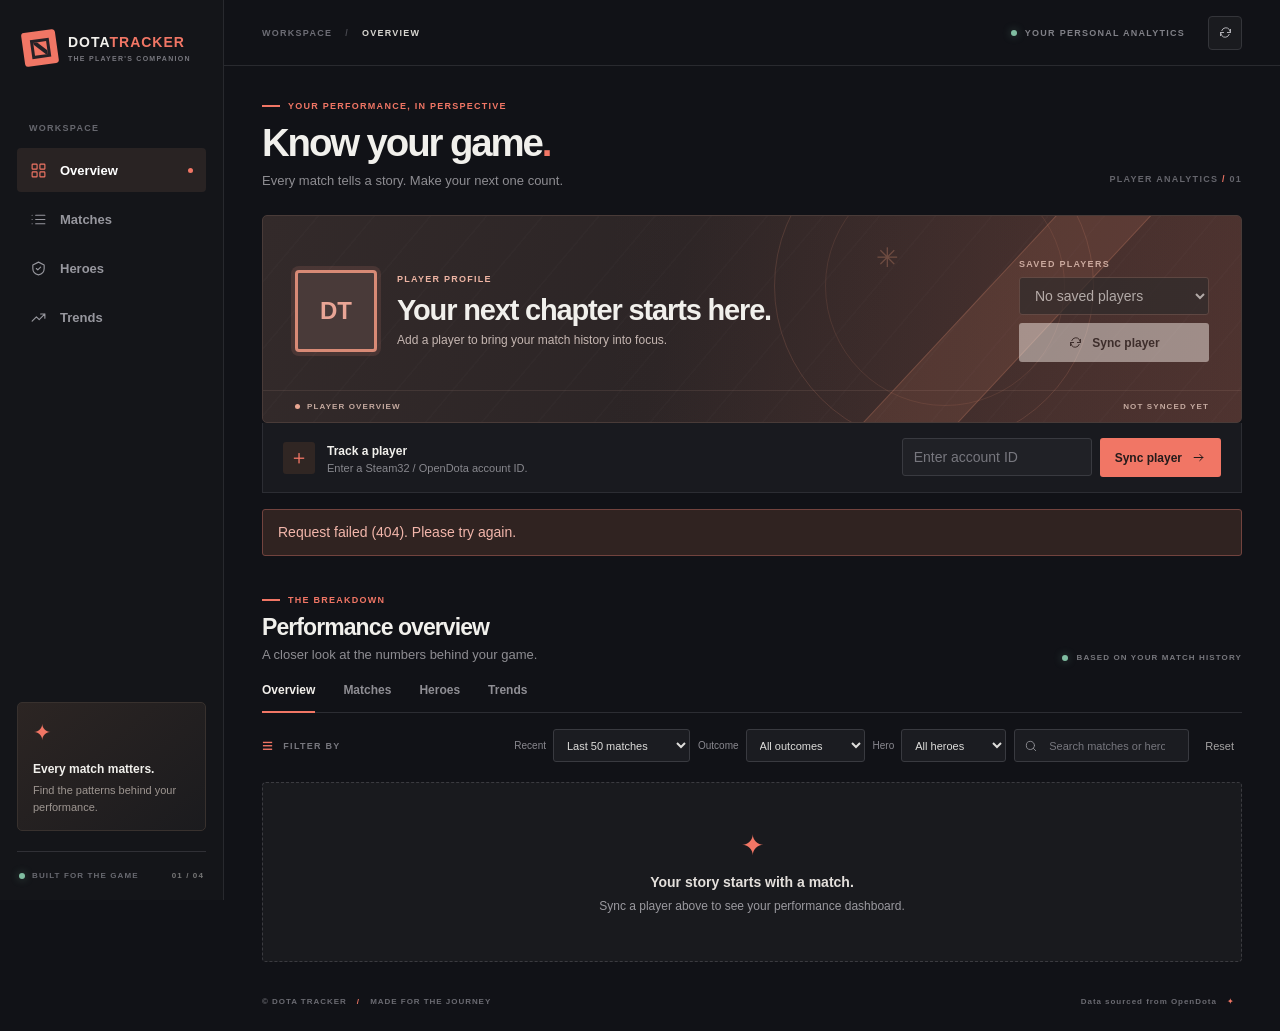
==== src/dota_tracker/presentation/web/static/index.html @ 7898a95f "Add styles, tests for dashboard and match detail features - Introduced a new CSS file for styling th" ====
<!doctype html>
<html lang="en">
<head>
  <meta charset="utf-8">
  <meta name="viewport" content="width=device-width, initial-scale=1">
  <meta name="theme-color" content="#111217">
  <meta name="description" content="Your Dota 2 performance, in perspective.">
  <title>Dota Tracker — Your game, in focus</title>
  <link rel="stylesheet" href="styles.css">
  <script src="app.js" defer></script>
</head>
<body>
  <svg class="svg-defs" xmlns="http://www.w3.org/2000/svg" aria-hidden="true"><symbol id="i-grid" viewBox="0 0 24 24"><rect x="3" y="3" width="7" height="7" rx="1"/><rect x="14" y="3" width="7" height="7" rx="1"/><rect x="3" y="14" width="7" height="7" rx="1"/><rect x="14" y="14" width="7" height="7" rx="1"/></symbol><symbol id="i-list" viewBox="0 0 24 24"><path d="M8 6h13M8 12h13M8 18h13M3 6h.01M3 12h.01M3 18h.01"/></symbol><symbol id="i-hero" viewBox="0 0 24 24"><path d="M12 3 4 7v5c0 5 3.4 8 8 9 4.6-1 8-4 8-9V7l-8-4Z"/><path d="m9 12 2 2 4-4"/></symbol><symbol id="i-trend" viewBox="0 0 24 24"><path d="m3 17 6-6 4 4 8-8M15 7h6v6"/></symbol><symbol id="i-refresh" viewBox="0 0 24 24"><path d="M20 7v5h-5M4 17v-5h5"/><path d="M6 9a7 7 0 0 1 12-2l2 5M4 12l2 5a7 7 0 0 0 12-2"/></symbol><symbol id="i-arrow" viewBox="0 0 24 24"><path d="M5 12h14M14 7l5 5-5 5"/></symbol><symbol id="i-search" viewBox="0 0 24 24"><circle cx="11" cy="11" r="7"/><path d="m16 16 4 4"/></symbol><symbol id="i-clock" viewBox="0 0 24 24"><circle cx="12" cy="12" r="9"/><path d="M12 7v5l3 2"/></symbol></svg>
  <div class="app-shell">
    <aside class="sidebar" aria-label="Main navigation">
      <a class="brand" href="#overview" aria-label="Dota Tracker home"><span class="brand-mark"><span></span></span><span class="brand-name">DOTA<span>TRACKER</span><small>THE PLAYER'S COMPANION</small></span></a>
      <div class="side-label">WORKSPACE</div>
      <nav class="side-nav" aria-label="Dashboard sections">
        <button class="nav-link active" data-tab="overview" aria-current="page"><svg><use href="#i-grid"/></svg>Overview <span class="nav-indicator"></span></button>
        <button class="nav-link" data-tab="matches"><svg><use href="#i-list"/></svg>Matches</button>
        <button class="nav-link" data-tab="heroes"><svg><use href="#i-hero"/></svg>Heroes</button>
        <button class="nav-link" data-tab="trends"><svg><use href="#i-trend"/></svg>Trends</button>
      </nav>
      <div class="sidebar-bottom"><div class="side-card"><span class="side-card-icon">✦</span><strong>Every match matters.</strong><p>Find the patterns behind your performance.</p></div><div class="side-footer"><span class="status-dot"></span> BUILT FOR THE GAME <span>01 / 04</span></div></div>
    </aside>
    <main class="main">
      <header class="topbar"><div class="breadcrumb"><span>WORKSPACE</span><span class="slash">/</span><strong id="breadcrumb">OVERVIEW</strong></div><div class="top-actions"><span class="top-note"><span class="status-dot"></span> YOUR PERSONAL ANALYTICS</span><button class="icon-button" id="reload" title="Reload saved data" aria-label="Reload saved data"><svg><use href="#i-refresh"/></svg></button></div></header>
      <div class="content">
        <div class="page-heading"><div><div class="eyebrow"><span></span> YOUR PERFORMANCE, IN PERSPECTIVE</div><h1>Know your game<span class="accent">.</span></h1><p>Every match tells a story. Make your next one count.</p></div><div class="heading-index">PLAYER ANALYTICS <span> / </span> 01</div></div>
        <section class="player-banner" aria-label="Player profile"><div class="banner-art" aria-hidden="true"><span class="art-ring ring-one"></span><span class="art-ring ring-two"></span><span class="art-slash"></span><span class="art-cross">✳</span></div><div class="banner-main"><div class="avatar" id="player-avatar"><span>DT</span></div><div class="player-info"><div class="eyebrow light">PLAYER PROFILE <span class="eyebrow-line"></span></div><h2 id="player-name">Your next chapter starts here.</h2><p id="player-detail">Add a player to bring your match history into focus.</p></div></div><div class="banner-actions"><label class="select-label" for="player-select">SAVED PLAYERS</label><select id="player-select" aria-label="Switch saved player"><option value="">No saved players</option></select><button id="sync-current" class="button button-light" disabled><svg><use href="#i-refresh"/></svg> Sync player</button></div><div class="banner-bottom"><span><span class="live-dot"></span> PLAYER OVERVIEW</span><span id="sync-label">NOT SYNCED YET</span></div></section>
        <section class="connect-bar" aria-label="Add or sync a player"><div><span class="connect-icon">＋</span><div><strong>Track a player</strong><p>Enter a Steam32 / OpenDota account ID.</p></div></div><form id="player-form"><label class="sr-only" for="account-id">Steam32 or OpenDota account ID</label><input id="account-id" name="account_id" inputmode="numeric" pattern="[0-9]+" required placeholder="Enter account ID" autocomplete="off"><button class="button button-primary" type="submit">Sync player <svg><use href="#i-arrow"/></svg></button></form></section>
        <div id="notice" class="notice" role="status" aria-live="polite" hidden></div>
        <div class="section-top"><div><div class="eyebrow"><span></span> THE BREAKDOWN</div><h2 id="section-title">Performance overview</h2><p id="section-description">A closer look at the numbers behind your game.</p></div><div class="section-meta"><span class="status-dot"></span> BASED ON YOUR MATCH HISTORY</div></div>
        <nav class="tabs" aria-label="Dashboard views"><button class="tab active" data-tab="overview" aria-current="page">Overview</button><button class="tab" data-tab="matches">Matches</button><button class="tab" data-tab="heroes">Heroes</button><button class="tab" data-tab="trends">Trends</button></nav>
        <div class="filter-bar"><div class="filter-intro"><span class="filter-icon">≡</span><span>FILTER BY</span></div><div class="filters"><label>Recent <select id="filter-count"><option value="50">Last 50 matches</option><option value="20">Last 20 matches</option><option value="10">Last 10 matches</option><option value="all">All matches</option></select></label><label>Outcome <select id="filter-outcome"><option value="all">All outcomes</option><option value="win">Wins</option><option value="loss">Losses</option><option value="unknown">Unknown</option></select></label><label>Hero <select id="filter-hero"><option value="all">All heroes</option></select></label><label class="search-field"><svg><use href="#i-search"/></svg><span class="sr-only">Search matches or heroes</span><input id="filter-search" type="search" placeholder="Search matches or heroes"></label><button id="clear-filters" class="text-button">Reset</button></div></div>
        <div id="loading" class="state-panel" hidden><span class="spinner"></span><strong>Loading your dashboard</strong><p>Getting your match history ready.</p></div>
        <div id="empty" class="state-panel"><span class="empty-icon">✦</span><strong>Your story starts with a match.</strong><p>Sync a player above to see your performance dashboard.</p></div>
        <div id="dashboard" hidden>
          <section id="view-match-details" class="view match-details" aria-labelledby="match-heading" hidden>
            <button type="button" class="match-back" id="match-back">← Back to dashboard</button>
            <h2 id="match-heading" class="sr-only">Match details</h2>
            <div id="match-status" role="status" aria-live="polite"></div>
            <div id="match-content"></div>
          </section>
          <section id="view-overview" class="view" aria-label="Overview">
            <div class="metric-grid" id="metrics"></div>
            <div class="dashboard-grid"><article class="card chart-card"><div class="card-head"><div><div class="card-kicker">THE BIG PICTURE <span> / 01</span></div><h3>Performance over time</h3><p>Match-by-match kills · undated matches excluded</p></div><span class="chart-tag"><span></span> KILLS</span></div><div id="overview-chart" class="chart-container"></div></article><article class="card record-card"><div class="card-head"><div><div class="card-kicker">THE RESULTS <span> / 02</span></div><h3>Win / loss</h3><p>Known match outcomes</p></div></div><div id="record-chart"></div></article></div>
            <div class="dashboard-grid bottom-grid"><article class="card table-card"><div class="card-head"><div><div class="card-kicker">YOUR RECENT ACTIVITY <span> / 03</span></div><h3>Latest matches</h3><p>Your most recent games at a glance</p></div><button class="link-button" data-tab="matches">All matches <svg><use href="#i-arrow"/></svg></button></div><div id="overview-matches"></div></article><article class="card heroes-card"><div class="card-head"><div><div class="card-kicker">YOUR ROSTER <span> / 04</span></div><h3>Most played heroes</h3><p>Heroes in your selected matches</p></div><button class="link-button" data-tab="heroes" aria-label="View all heroes"><svg><use href="#i-arrow"/></svg></button></div><div id="overview-heroes"></div></article></div>
          </section>
          <section id="view-matches" class="view" aria-label="Matches" hidden><article class="card table-card full-card"><div class="card-head"><div><div class="card-kicker">MATCH HISTORY <span> / 01</span></div><h3>All matches</h3><p>Choose a column heading to sort your matches.</p></div><span id="match-count" class="subtle-tag"></span></div><div id="matches-table"></div></article></section>
          <section id="view-heroes" class="view" aria-label="Heroes" hidden><article class="card full-card"><div class="card-head"><div><div class="card-kicker">YOUR ROSTER <span> / 01</span></div><h3>Hero performance</h3><p>Results and averages for heroes in your selection.</p></div><span id="hero-count" class="subtle-tag"></span></div><div id="hero-table"></div></article></section>
          <section id="view-trends" class="view" aria-label="Trends" hidden><div class="trend-grid"><article class="card chart-card"><div class="card-head"><div><div class="card-kicker">COMBAT <span> / 01</span></div><h3>Kills</h3><p>Dated matches, oldest to newest</p></div><span class="chart-tag"><span></span> KILLS</span></div><div id="trend-kills" class="chart-container"></div></article><article class="card chart-card"><div class="card-head"><div><div class="card-kicker">SURVIVAL <span> / 02</span></div><h3>Deaths</h3><p>Dated matches, oldest to newest</p></div><span class="chart-tag"><span></span> DEATHS</span></div><div id="trend-deaths" class="chart-container"></div></article><article class="card chart-card"><div class="card-head"><div><div class="card-kicker">ECONOMY <span> / 03</span></div><h3>Gold per minute</h3><p>Dated matches, oldest to newest</p></div><span class="chart-tag"><span></span> GPM</span></div><div id="trend-gpm" class="chart-container"></div></article><article class="card chart-card"><div class="card-head"><div><div class="card-kicker">PROGRESSION <span> / 04</span></div><h3>Experience per minute</h3><p>Dated matches, oldest to newest</p></div><span class="chart-tag"><span></span> XPM</span></div><div id="trend-xpm" class="chart-container"></div></article></div><article class="card chart-card trend-wide"><div class="card-head"><div><div class="card-kicker">COMBAT <span> / 05</span></div><h3>Hero damage</h3><p>Damage dealt to heroes in dated matches, oldest to newest</p></div><span class="chart-tag"><span></span> DAMAGE</span></div><div id="trend-damage" class="chart-container"></div></article></section>
        </div>
        <footer class="footer"><span>© DOTA TRACKER <span class="footer-separator">/</span> MADE FOR THE JOURNEY</span><span>Data sourced from OpenDota <span class="footer-separator">✦</span></span></footer>
      </div>
    </main>
  </div>
</body>
</html>
---- src/dota_tracker/presentation/web/static/styles.css ----
@charset "UTF-8";
:root{color-scheme:dark;--bg:#111217;--side:#141519;--panel:#1a1b20;--panel2:#1e1f24;--line:#2c2d33;--muted:#85858d;--text:#f1f0ec;--coral:#f17665;--green:#73c4a0;--red:#e77b73;font-family:Inter,"Segoe UI",Arial,sans-serif;font-synthesis:none}*{box-sizing:border-box}body{margin:0;background:var(--bg);color:var(--text);font-size:14px}button,input,select{font:inherit}button{cursor:pointer}button:disabled{cursor:not-allowed;opacity:.5}button:focus-visible,input:focus-visible,select:focus-visible,a:focus-visible{outline:2px solid #ffa18d;outline-offset:3px}svg{width:18px;height:18px;fill:none;stroke:currentColor;stroke-width:1.6;stroke-linecap:round;stroke-linejoin:round}.svg-defs{position:absolute;width:0;height:0;overflow:hidden}.app-shell{display:flex;min-height:100vh}.sidebar{width:224px;flex-shrink:0;background:var(--side);border-right:1px solid #28292e;display:flex;flex-direction:column;position:sticky;top:0;height:100vh;padding:31px 17px 20px}.brand{display:flex;align-items:center;gap:11px;padding:0 6px;text-decoration:none;color:var(--text)}.brand-mark{width:34px;height:34px;background:var(--coral);display:grid;place-items:center;transform:rotate(-8deg);border-radius:3px}.brand-mark span{width:19px;height:19px;border:3px solid #252126;position:relative;overflow:hidden}.brand-mark span:after{content:"";position:absolute;width:28px;height:4px;background:#252126;transform:rotate(45deg);left:-6px;top:5px}.brand-name{font-weight:850;font-size:14px;letter-spacing:.07em;line-height:1}.brand-name>span{color:var(--coral)}.brand-name small{display:block;color:#77777e;font-size:7px;letter-spacing:.18em;margin-top:6px;font-weight:700}.side-label,.card-kicker,.eyebrow,.select-label,.side-footer,.breadcrumb,.top-note,.section-meta,.filter-intro,.heading-index,.banner-bottom,.subtle-tag{font-size:9px;letter-spacing:.14em;font-weight:750}.side-label{color:#66676e;margin:58px 12px 15px}.side-nav{display:grid;gap:5px}.nav-link{height:44px;background:transparent;border:0;color:#97979e;display:flex;align-items:center;gap:13px;padding:0 13px;text-align:left;border-radius:4px;font-size:13px;font-weight:600;position:relative}.nav-link svg{width:17px;height:17px}.nav-link:hover{background:#202126;color:#fff}.nav-link.active{background:#292323;color:#fff}.nav-link.active svg{color:var(--coral)}.nav-indicator{position:absolute;right:13px;width:5px;height:5px;background:var(--coral);border-radius:50%}.sidebar-bottom{margin-top:auto}.side-card{border:1px solid #38312e;background:linear-gradient(140deg,#2c2523,#1b1b1e);padding:17px 15px 15px;border-radius:5px}.side-card-icon{display:block;color:var(--coral);font-size:22px;margin-bottom:14px}.side-card strong{font-size:12px}.side-card p{color:#9e9691;line-height:1.5;font-size:11px;margin:6px 0 0}.side-footer{border-top:1px solid #303036;margin-top:20px;padding:19px 2px 0;color:#686970;font-size:8px;display:flex;align-items:center;gap:7px}.side-footer>span:last-child{margin-left:auto;color:#777}.status-dot,.live-dot{display:inline-block;width:6px;height:6px;background:#80bda1;border-radius:50%;box-shadow:0 0 8px #80bda166;flex:none}.main{min-width:0;flex:1}.topbar{height:66px;border-bottom:1px solid #292a2f;display:flex;align-items:center;justify-content:space-between;padding:0 38px}.breadcrumb{display:flex;gap:13px;align-items:center;color:#6d6d75}.breadcrumb strong{color:#d8d6d1}.slash{color:#494950}.top-actions{display:flex;align-items:center;gap:23px}.top-note{color:#808087;font-size:9px;display:flex;gap:8px;align-items:center}.icon-button{width:34px;height:34px;border:1px solid #34353a;border-radius:4px;background:#1a1b1f;color:#b0b0b5;display:grid;place-items:center}.icon-button:hover{color:#fff;border-color:#74747b}.icon-button svg{width:15px;height:15px}.content{max-width:1600px;margin:auto;padding:35px 38px 0}.page-heading{display:flex;justify-content:space-between;align-items:end;margin-bottom:27px}.eyebrow{display:flex;align-items:center;gap:8px;color:var(--coral);font-size:9px}.eyebrow>span:first-child{width:18px;height:2px;background:var(--coral)}h1,h2,h3,p{margin:0}h1{font-size:clamp(30px,3vw,42px);letter-spacing:-.055em;line-height:1.1;margin:11px 0 9px;font-weight:750}.accent{color:var(--coral)}.page-heading p,.section-top p{color:#8e8d92;font-size:13px}.heading-index{color:#65656c;padding-bottom:4px}.heading-index span{color:var(--coral)}.player-banner{position:relative;min-height:208px;overflow:hidden;border:1px solid #493b38;border-radius:5px;background:linear-gradient(105deg,#332a2a 0%,#2c2526 42%,#46302e 100%);display:flex;align-items:center;justify-content:space-between;padding:30px 32px 47px}.banner-art{position:absolute;inset:0;overflow:hidden;pointer-events:none;background:linear-gradient(90deg,transparent 35%,#9f53421a 80%),repeating-linear-gradient(130deg,transparent 0,transparent 41px,#ffffff04 42px,#ffffff04 43px)}.art-ring{position:absolute;border:1px solid #dd8a6e2e;border-radius:50%;width:320px;height:320px;right:15%;top:-90px}.ring-two{width:240px;height:240px;top:-50px;right:18%;border-color:#dd8a6e21}.art-slash{position:absolute;right:20%;top:-110px;width:70px;height:420px;transform:rotate(43deg);background:#d77d6322;border-left:1px solid #df91703b;border-right:1px solid #df91703b}.art-cross{position:absolute;right:35%;top:26px;color:#dc927250;font-size:27px}.banner-main,.banner-actions,.banner-bottom{position:relative;z-index:1}.banner-main{display:flex;align-items:center;gap:20px;min-width:0}.avatar{width:82px;height:82px;border:3px solid #d88a76;background:#493a39;box-shadow:0 0 0 4px #d88a7624;display:grid;place-items:center;color:#e9a596;font-size:24px;font-weight:800;flex:none;overflow:hidden;border-radius:4px}.avatar img{width:100%;height:100%;object-fit:cover}.player-info{min-width:0}.eyebrow.light{color:#efb5a4;font-size:9px}.eyebrow.light>span:first-child{display:none}.eyebrow-line{width:23px;height:1px;background:#c48370}.player-info h2{font-size:clamp(20px,2.4vw,29px);letter-spacing:-.04em;margin:10px 0 6px;overflow-wrap:anywhere}.player-info p{color:#c6b7b2;font-size:12px}.banner-actions{display:flex;flex-direction:column;gap:8px;width:190px;margin-left:20px;flex:none}.select-label{color:#caa99e}.banner-actions select{width:100%;background:#302b2b;border-color:#67504a}.button{border:0;border-radius:3px;height:39px;padding:0 15px;display:inline-flex;align-items:center;justify-content:center;gap:9px;font-weight:700;font-size:12px;white-space:nowrap}.button svg{width:15px;height:15px}.button-light{background:#f1e7e1;color:#322a28}.button-light:hover{background:#fff}.button-primary{background:var(--coral);color:#241b1b}.button-primary:hover{background:#ff9480}.banner-bottom{position:absolute;bottom:0;left:0;right:0;height:32px;border-top:1px solid #e7b6a51a;display:flex;align-items:center;justify-content:space-between;padding:0 32px;color:#c5aaa0;font-size:8px}.banner-bottom span:first-child{display:flex;align-items:center;gap:7px}.live-dot{background:#e8a691;box-shadow:none;width:5px;height:5px}.connect-bar{border:1px solid var(--line);border-top:0;background:#191a1f;padding:15px 20px;display:flex;align-items:center;justify-content:space-between;gap:20px}.connect-bar>div{display:flex;gap:12px;align-items:center}.connect-icon{width:32px;height:32px;display:grid;place-items:center;background:#302623;color:var(--coral);font-size:20px;border-radius:3px}.connect-bar strong{font-size:12px}.connect-bar p{color:#88888e;font-size:11px;margin-top:4px}.connect-bar form{display:flex;gap:8px}input,select{height:38px;border:1px solid #393a40;border-radius:3px;background:#202126;color:#dedddb;padding:0 11px}input::placeholder{color:#77777e}select{cursor:pointer}.connect-bar input{width:190px}.notice{margin-top:16px;border:1px solid #64503b;background:#2c2721;color:#e8cfaa;padding:12px 15px;border-radius:3px;line-height:1.5}.notice.error{border-color:#72433e;background:#302321;color:#f2b6ab}.notice.success{border-color:#3b6250;background:#1d2b24;color:#b0dfc5}.section-top{display:flex;align-items:end;justify-content:space-between;margin-top:39px;margin-bottom:21px}.section-top h2{font-size:23px;letter-spacing:-.04em;margin:9px 0 6px}.section-meta{color:#77777d;display:flex;align-items:center;gap:8px;font-size:8px}.tabs{display:flex;gap:28px;border-bottom:1px solid var(--line)}.tab{position:relative;background:none;border:0;color:#8f8e94;padding:0 0 15px;font-size:12px;font-weight:650}.tab:hover,.tab.active{color:#f2efeb}.tab.active:after{content:"";height:2px;background:var(--coral);position:absolute;bottom:-1px;left:0;right:0}.filter-bar{display:flex;align-items:center;justify-content:space-between;gap:15px;padding:16px 0 20px}.filter-intro{display:flex;align-items:center;gap:9px;color:#77777e;white-space:nowrap}.filter-icon{color:var(--coral);font-size:19px}.filters{display:flex;align-items:center;gap:8px;flex-wrap:wrap}.filters label:not(.search-field){display:flex;align-items:center;gap:7px;color:#8a8990;font-size:10px}.filters select{height:33px;font-size:11px;padding:0 25px 0 9px;background:#1b1c21}.search-field{display:flex;align-items:center;border:1px solid #393a40;background:#1b1c21;border-radius:3px;padding-left:9px;color:#8e8e94}.search-field svg{width:14px;height:14px}.search-field input{height:31px;width:150px;border:0;background:transparent;font-size:11px}.text-button{background:none;border:0;color:#a6a4a4;font-size:11px;padding:8px}.text-button:hover,.link-button:hover{color:var(--coral)}.metric-grid{display:grid;grid-template-columns:repeat(4,minmax(0,1fr));gap:13px}.metric{background:var(--panel);border:1px solid var(--line);padding:18px 19px 17px;min-height:115px;border-radius:4px}.metric-top{display:flex;align-items:center;justify-content:space-between;color:#99999f;font-size:11px;font-weight:600}.metric-icon{display:grid;place-items:center;width:28px;height:28px;border-radius:3px;color:var(--coral);background:#342824;font-size:14px}.metric-value{font-size:27px;font-weight:750;letter-spacing:-.04em;margin-top:9px}.metric-note{font-size:10px;color:#77777e;margin-top:5px}.dashboard-grid{display:grid;grid-template-columns:minmax(0,1.8fr) minmax(270px,1fr);gap:13px;margin-top:13px}.card{background:var(--panel);border:1px solid var(--line);border-radius:4px;min-width:0}.card-head{display:flex;align-items:flex-start;justify-content:space-between;gap:12px;padding:21px 21px 0}.card-kicker{color:#77777d;font-size:8px}.card-kicker span{color:var(--coral)}.card h3{font-size:16px;letter-spacing:-.025em;margin-top:9px}.card-head p{font-size:11px;color:#85858b;margin-top:6px;line-height:1.4}.chart-tag,.subtle-tag{display:flex;align-items:center;gap:7px;color:#a5a29f;font-size:8px;white-space:nowrap;border:1px solid #38383c;padding:7px 8px;border-radius:3px}.chart-tag span{width:6px;height:6px;border-radius:50%;background:var(--coral)}.chart-container{height:220px;padding:18px 20px 16px}.chart-container svg{width:100%;height:100%;overflow:visible}.chart-container .chart-empty{height:100%;display:grid;place-items:center;color:#898991;font-size:12px;text-align:center}.chart-grid{stroke:#36363b;stroke-width:1;stroke-dasharray:3 5}.chart-line{fill:none;stroke:var(--coral);stroke-width:2.5;stroke-linecap:round;stroke-linejoin:round;vector-effect:non-scaling-stroke}.chart-point{fill:var(--coral);stroke:var(--panel);stroke-width:2;vector-effect:non-scaling-stroke}.chart-label{fill:#818188;font:10px Inter,"Segoe UI",sans-serif;stroke:none}.record-content{display:flex;align-items:center;gap:24px;padding:30px 21px 25px}.donut{width:132px;height:132px;position:relative;flex:none}.donut svg{width:100%;height:100%;transform:rotate(-90deg);stroke-width:9}.donut-center{position:absolute;inset:0;display:grid;place-content:center;text-align:center}.donut-center strong{font-size:23px;letter-spacing:-.04em}.donut-center span{font-size:9px;color:#8d8d94;margin-top:3px}.record-legend{display:grid;gap:15px;flex:1}.legend-row{display:flex;align-items:center;gap:8px;color:#a5a4a9;font-size:11px}.legend-row strong{margin-left:auto;color:#f0efed}.legend-dot{width:7px;height:7px;border-radius:50%;background:var(--coral)}.legend-dot.loss{background:#5b5c65}.legend-dot.unknown{background:#9e9b91}.link-button{display:flex;gap:6px;align-items:center;background:none;border:0;color:#c6aaa1;font-size:10px;font-weight:700;padding:3px 0;white-space:nowrap}.link-button svg{width:14px;height:14px}.table-wrap{overflow-x:auto;margin-top:17px}table{width:100%;border-collapse:collapse;text-align:left;white-space:nowrap}th{color:#77777f;font-size:9px;text-transform:uppercase;letter-spacing:.08em;font-weight:700;background:#202126}td,th{padding:12px 15px;border-bottom:1px solid #2b2c31}tr:last-child td{border-bottom:0}td{font-size:11px;color:#b6b5ba}td strong{color:#e9e7e5;font-size:11px}.sort-button{border:0;background:none;color:inherit;text-transform:inherit;font:inherit;letter-spacing:inherit;padding:0;text-align:left}.sort-button:hover{color:#fff}.sort-active{color:var(--coral)}.hero-cell{display:flex;align-items:center;gap:9px}.hero-img{width:37px;height:28px;object-fit:cover;border-radius:2px;background:#302e30}.hero-fallback{display:grid;place-items:center;width:37px;height:28px;background:#332d2c;color:#b68578;border-radius:2px;font-size:12px}.result{font-weight:700}.result.win{color:var(--green)}.result.loss{color:var(--red)}.result.unknown{color:#aaa9a8}.cell-sub{display:block;color:#77777f;font-size:10px;margin-top:4px}.hero-list{padding:8px 21px 14px}.hero-row{display:flex;align-items:center;gap:10px;padding:12px 0;border-bottom:1px solid #2c2d32}.hero-row:last-child{border-bottom:0}.hero-row .hero-img,.hero-row .hero-fallback{width:43px;height:34px}.hero-row-info{min-width:0;flex:1}.hero-row-info strong{display:block;overflow:hidden;text-overflow:ellipsis;white-space:nowrap;font-size:11px}.hero-row-info span{display:block;color:#85858b;font-size:10px;margin-top:4px}.hero-rate{text-align:right;font-size:12px;font-weight:700}.hero-rate small{display:block;font-size:9px;color:#77777d;font-weight:400;margin-top:4px}.full-card{min-height:230px}.trend-grid{display:grid;grid-template-columns:1fr 1fr;gap:13px}.trend-wide{margin-top:13px}.state-panel{text-align:center;border:1px dashed #3b3b40;background:#191a1e;border-radius:4px;padding:46px 20px;color:#9a999f}.state-panel strong{display:block;color:#e4e0dc;font-size:14px;margin:12px 0 7px}.state-panel p{font-size:12px;line-height:1.5}.empty-icon{font-size:28px;color:var(--coral)}.spinner{display:inline-block;width:24px;height:24px;border:2px solid #57413b;border-top-color:var(--coral);border-radius:50%;animation:spin .8s linear infinite}@keyframes spin{to{transform:rotate(360deg)}}.inline-empty{padding:35px 20px;color:#929198;text-align:center;font-size:12px;line-height:1.5}.footer{display:flex;justify-content:space-between;gap:15px;padding:35px 0 25px;color:#6b6b72;font-size:8px;font-weight:700;letter-spacing:.12em}.footer-separator{color:var(--coral);margin:0 7px}.sr-only{position:absolute;width:1px;height:1px;padding:0;margin:-1px;overflow:hidden;clip:rect(0,0,0,0);white-space:nowrap;border:0}[hidden]{display:none!important}
@media(max-width:1200px){.sidebar{width:190px}.content{padding-left:26px;padding-right:26px}.topbar{padding:0 26px}.dashboard-grid{grid-template-columns:minmax(0,1.5fr) minmax(240px,1fr)}.record-content{gap:12px}.donut{width:108px;height:108px}.filters label:not(.search-field){font-size:0}.filters select{font-size:11px}}
@media(max-width:850px){.sidebar{width:65px;padding:25px 10px}.brand{padding:0 5px}.brand-name,.side-label,.side-card,.side-footer,.nav-link:not(svg){font-size:0}.side-nav{margin-top:50px}.nav-link{justify-content:center;padding:0}.nav-link svg{width:19px;height:19px}.nav-indicator{right:4px}.sidebar-bottom{display:none}.dashboard-grid{grid-template-columns:1fr}.metric-grid{grid-template-columns:repeat(2,1fr)}.record-content{justify-content:center}.record-legend{max-width:200px}.filter-bar{align-items:flex-start}.filter-intro{padding-top:8px}.filters{justify-content:flex-end}.top-note{display:none}}
@media(max-width:600px){.app-shell{display:block}.sidebar{position:relative;top:auto;width:auto;height:auto;padding:12px 16px;display:flex;flex-direction:row;align-items:center;justify-content:space-between;border-right:0;border-bottom:1px solid #292a2f}.brand{padding:0}.brand-mark{width:29px;height:29px}.side-nav{display:flex;margin:0;gap:3px}.nav-link{width:39px;height:36px}.nav-indicator{right:2px;top:3px}.topbar{height:48px;padding:0 17px}.content{padding:27px 16px 0}.page-heading{margin-bottom:20px}.heading-index,.section-meta{display:none}.player-banner{padding:22px 18px 50px;display:block}.banner-main{gap:14px}.avatar{width:61px;height:61px;font-size:18px}.player-info h2{font-size:20px}.banner-actions{width:auto;margin:22px 0 0;display:grid;grid-template-columns:1fr auto;align-items:end}.select-label{grid-column:1/-1}.banner-bottom{padding:0 18px}.connect-bar{align-items:stretch;flex-direction:column;padding:15px}.connect-bar form{display:flex}.connect-bar input{width:0;flex:1;min-width:0}.section-top{margin-top:31px}.tabs{gap:23px;overflow-x:auto}.filter-bar{display:block}.filter-intro{padding:0 0 10px}.filters{justify-content:flex-start}.search-field{flex:1;min-width:160px}.search-field input{width:100%}.metric{padding:15px;min-height:105px}.metric-value{font-size:24px}.card-head{padding:18px 16px 0}.chart-container{padding-left:15px;padding-right:15px}.trend-grid{grid-template-columns:1fr}.footer{font-size:7px;line-height:1.5}.footer span:last-child{text-align:right}}
@media(prefers-reduced-motion:reduce){*,*:before,*:after{animation-duration:.01ms!important;transition-duration:.01ms!important}}
@media(max-width:850px){.brand-name small{display:none}}

.match-link{border:0;background:transparent;padding:0;color:inherit;text-align:left;border-radius:2px}.match-link:hover strong{color:var(--coral)}.match-details{padding-top:20px}.match-back{border:0;background:none;color:#c6aaa1;font-size:12px;font-weight:700;padding:5px 0;margin-bottom:16px}.match-back:hover{color:var(--coral)}.match-summary{padding:24px;display:flex;align-items:center;justify-content:space-between;gap:24px;background:linear-gradient(110deg,#292321,var(--panel) 65%);border-color:#443731}.match-summary h3{font-size:21px;margin-top:10px}.match-summary p{margin-top:8px;color:#a8a2a0;font-size:12px}.match-summary p span{color:var(--coral);padding:0 5px}.match-score{display:flex;align-items:center;gap:15px;color:#a6a4a4;font-size:9px;font-weight:750;letter-spacing:.12em}.match-score strong{font-size:26px;letter-spacing:-.03em;color:var(--text);white-space:nowrap}.match-score strong span{color:#77777e;padding:0 3px}.inventory-note{color:#929198;font-size:11px;line-height:1.5;margin:20px 0 12px}.match-team{margin-top:13px}.match-team-head{display:flex;align-items:center;justify-content:space-between;gap:12px;padding:20px 21px 0}.match-team .table-wrap{margin-top:16px}.match-team td{vertical-align:middle}.inventory{display:flex;align-items:flex-start;gap:5px}.inventory-item{width:53px;display:grid;justify-items:center;gap:4px;text-align:center;white-space:normal}.inventory-item img,.item-fallback{width:42px;height:30px;border-radius:2px;object-fit:cover;background:#302e30}.item-fallback{display:grid;place-items:center;color:#b68578;font-weight:700}.item-name{color:#aaa9ad;font-size:9px;line-height:1.2;overflow-wrap:anywhere}.inventory-empty{color:#77777f}.match-error .button{margin-top:18px}
@media(max-width:600px){.match-summary{padding:20px;align-items:flex-start;flex-direction:column;gap:18px}.match-score{gap:12px}.match-team-head{padding:18px 16px 0}.match-details{padding-top:16px}}
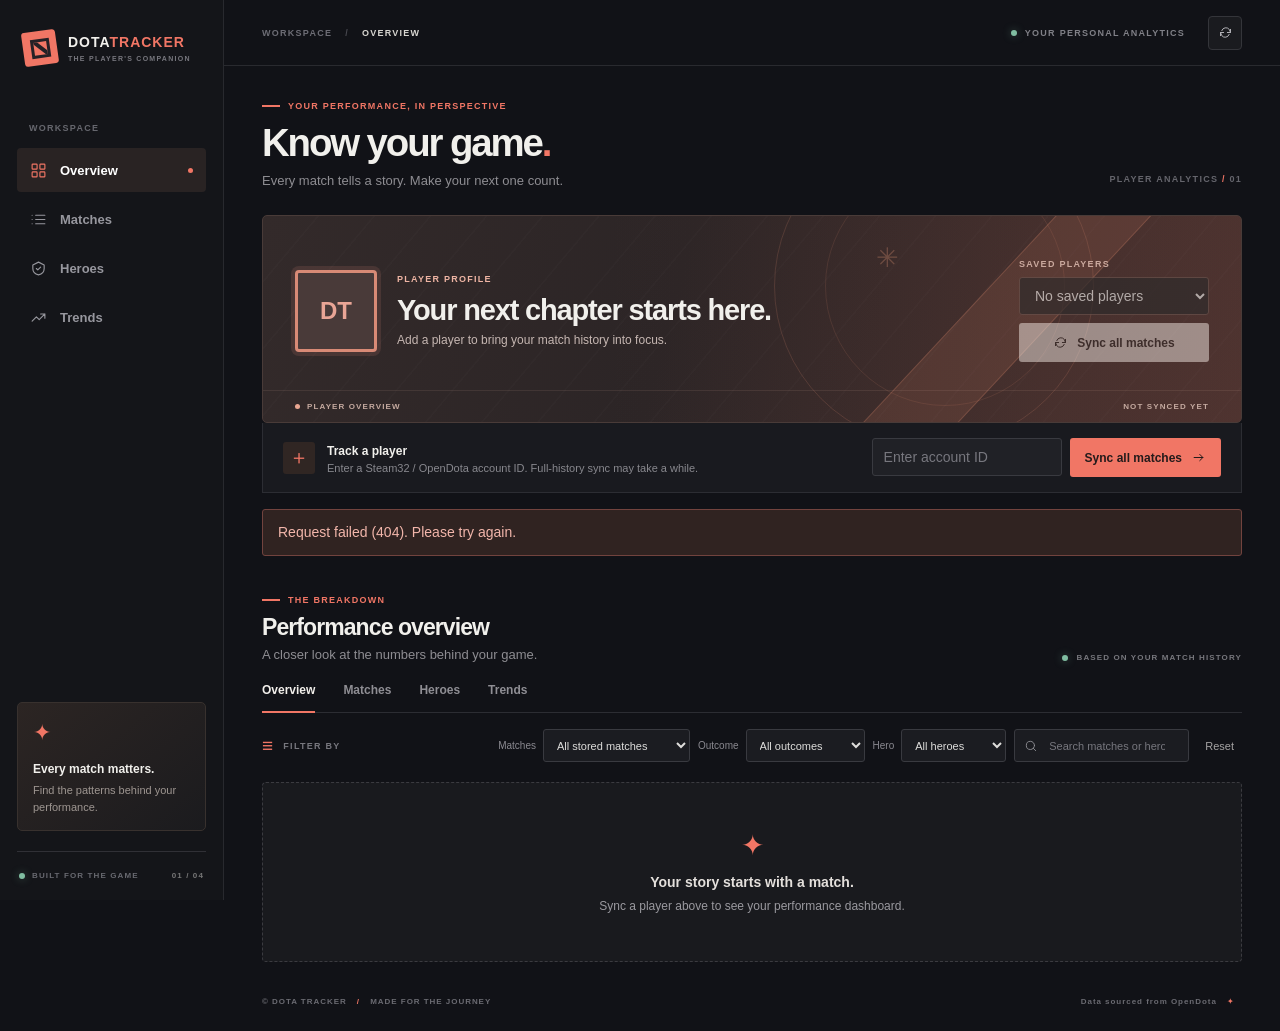
==== commit 7a974ecc: "feat: enhance player sync functionality and improve UI - Updated player banner section to allow sync" ====
--- a/src/dota_tracker/presentation/web/static/index.html
+++ b/src/dota_tracker/presentation/web/static/index.html
@@ -27,12 +27,12 @@
       <header class="topbar"><div class="breadcrumb"><span>WORKSPACE</span><span class="slash">/</span><strong id="breadcrumb">OVERVIEW</strong></div><div class="top-actions"><span class="top-note"><span class="status-dot"></span> YOUR PERSONAL ANALYTICS</span><button class="icon-button" id="reload" title="Reload saved data" aria-label="Reload saved data"><svg><use href="#i-refresh"/></svg></button></div></header>
       <div class="content">
         <div class="page-heading"><div><div class="eyebrow"><span></span> YOUR PERFORMANCE, IN PERSPECTIVE</div><h1>Know your game<span class="accent">.</span></h1><p>Every match tells a story. Make your next one count.</p></div><div class="heading-index">PLAYER ANALYTICS <span> / </span> 01</div></div>
-        <section class="player-banner" aria-label="Player profile"><div class="banner-art" aria-hidden="true"><span class="art-ring ring-one"></span><span class="art-ring ring-two"></span><span class="art-slash"></span><span class="art-cross">✳</span></div><div class="banner-main"><div class="avatar" id="player-avatar"><span>DT</span></div><div class="player-info"><div class="eyebrow light">PLAYER PROFILE <span class="eyebrow-line"></span></div><h2 id="player-name">Your next chapter starts here.</h2><p id="player-detail">Add a player to bring your match history into focus.</p></div></div><div class="banner-actions"><label class="select-label" for="player-select">SAVED PLAYERS</label><select id="player-select" aria-label="Switch saved player"><option value="">No saved players</option></select><button id="sync-current" class="button button-light" disabled><svg><use href="#i-refresh"/></svg> Sync player</button></div><div class="banner-bottom"><span><span class="live-dot"></span> PLAYER OVERVIEW</span><span id="sync-label">NOT SYNCED YET</span></div></section>
-        <section class="connect-bar" aria-label="Add or sync a player"><div><span class="connect-icon">＋</span><div><strong>Track a player</strong><p>Enter a Steam32 / OpenDota account ID.</p></div></div><form id="player-form"><label class="sr-only" for="account-id">Steam32 or OpenDota account ID</label><input id="account-id" name="account_id" inputmode="numeric" pattern="[0-9]+" required placeholder="Enter account ID" autocomplete="off"><button class="button button-primary" type="submit">Sync player <svg><use href="#i-arrow"/></svg></button></form></section>
+        <section class="player-banner" aria-label="Player profile"><div class="banner-art" aria-hidden="true"><span class="art-ring ring-one"></span><span class="art-ring ring-two"></span><span class="art-slash"></span><span class="art-cross">✳</span></div><div class="banner-main"><div class="avatar" id="player-avatar"><span>DT</span></div><div class="player-info"><div class="eyebrow light">PLAYER PROFILE <span class="eyebrow-line"></span></div><h2 id="player-name">Your next chapter starts here.</h2><p id="player-detail">Add a player to bring your match history into focus.</p></div></div><div class="banner-actions"><label class="select-label" for="player-select">SAVED PLAYERS</label><select id="player-select" aria-label="Switch saved player"><option value="">No saved players</option></select><button id="sync-current" class="button button-light" disabled><svg><use href="#i-refresh"/></svg> Sync all matches</button></div><div class="banner-bottom"><span><span class="live-dot"></span> PLAYER OVERVIEW</span><span id="sync-label">NOT SYNCED YET</span></div></section>
+        <section class="connect-bar" aria-label="Add or sync a player"><div><span class="connect-icon">＋</span><div><strong>Track a player</strong><p>Enter a Steam32 / OpenDota account ID. Full-history sync may take a while.</p></div></div><form id="player-form"><label class="sr-only" for="account-id">Steam32 or OpenDota account ID</label><input id="account-id" name="account_id" inputmode="numeric" pattern="[0-9]+" required placeholder="Enter account ID" autocomplete="off"><button class="button button-primary" type="submit">Sync all matches <svg><use href="#i-arrow"/></svg></button></form></section>
         <div id="notice" class="notice" role="status" aria-live="polite" hidden></div>
         <div class="section-top"><div><div class="eyebrow"><span></span> THE BREAKDOWN</div><h2 id="section-title">Performance overview</h2><p id="section-description">A closer look at the numbers behind your game.</p></div><div class="section-meta"><span class="status-dot"></span> BASED ON YOUR MATCH HISTORY</div></div>
         <nav class="tabs" aria-label="Dashboard views"><button class="tab active" data-tab="overview" aria-current="page">Overview</button><button class="tab" data-tab="matches">Matches</button><button class="tab" data-tab="heroes">Heroes</button><button class="tab" data-tab="trends">Trends</button></nav>
-        <div class="filter-bar"><div class="filter-intro"><span class="filter-icon">≡</span><span>FILTER BY</span></div><div class="filters"><label>Recent <select id="filter-count"><option value="50">Last 50 matches</option><option value="20">Last 20 matches</option><option value="10">Last 10 matches</option><option value="all">All matches</option></select></label><label>Outcome <select id="filter-outcome"><option value="all">All outcomes</option><option value="win">Wins</option><option value="loss">Losses</option><option value="unknown">Unknown</option></select></label><label>Hero <select id="filter-hero"><option value="all">All heroes</option></select></label><label class="search-field"><svg><use href="#i-search"/></svg><span class="sr-only">Search matches or heroes</span><input id="filter-search" type="search" placeholder="Search matches or heroes"></label><button id="clear-filters" class="text-button">Reset</button></div></div>
+        <div class="filter-bar"><div class="filter-intro"><span class="filter-icon">≡</span><span>FILTER BY</span></div><div class="filters"><label>Matches <select id="filter-count"><option value="all">All stored matches</option><option value="50">Last 50 matches</option><option value="20">Last 20 matches</option><option value="10">Last 10 matches</option></select></label><label>Outcome <select id="filter-outcome"><option value="all">All outcomes</option><option value="win">Wins</option><option value="loss">Losses</option><option value="unknown">Unknown</option></select></label><label>Hero <select id="filter-hero"><option value="all">All heroes</option></select></label><label class="search-field"><svg><use href="#i-search"/></svg><span class="sr-only">Search matches or heroes</span><input id="filter-search" type="search" placeholder="Search matches or heroes"></label><button id="clear-filters" class="text-button">Reset</button></div></div>
         <div id="loading" class="state-panel" hidden><span class="spinner"></span><strong>Loading your dashboard</strong><p>Getting your match history ready.</p></div>
         <div id="empty" class="state-panel"><span class="empty-icon">✦</span><strong>Your story starts with a match.</strong><p>Sync a player above to see your performance dashboard.</p></div>
         <div id="dashboard" hidden>
--- a/src/dota_tracker/presentation/web/static/styles.css
+++ b/src/dota_tracker/presentation/web/static/styles.css
@@ -8,3 +8,6 @@
 
 .match-link{border:0;background:transparent;padding:0;color:inherit;text-align:left;border-radius:2px}.match-link:hover strong{color:var(--coral)}.match-details{padding-top:20px}.match-back{border:0;background:none;color:#c6aaa1;font-size:12px;font-weight:700;padding:5px 0;margin-bottom:16px}.match-back:hover{color:var(--coral)}.match-summary{padding:24px;display:flex;align-items:center;justify-content:space-between;gap:24px;background:linear-gradient(110deg,#292321,var(--panel) 65%);border-color:#443731}.match-summary h3{font-size:21px;margin-top:10px}.match-summary p{margin-top:8px;color:#a8a2a0;font-size:12px}.match-summary p span{color:var(--coral);padding:0 5px}.match-score{display:flex;align-items:center;gap:15px;color:#a6a4a4;font-size:9px;font-weight:750;letter-spacing:.12em}.match-score strong{font-size:26px;letter-spacing:-.03em;color:var(--text);white-space:nowrap}.match-score strong span{color:#77777e;padding:0 3px}.inventory-note{color:#929198;font-size:11px;line-height:1.5;margin:20px 0 12px}.match-team{margin-top:13px}.match-team-head{display:flex;align-items:center;justify-content:space-between;gap:12px;padding:20px 21px 0}.match-team .table-wrap{margin-top:16px}.match-team td{vertical-align:middle}.inventory{display:flex;align-items:flex-start;gap:5px}.inventory-item{width:53px;display:grid;justify-items:center;gap:4px;text-align:center;white-space:normal}.inventory-item img,.item-fallback{width:42px;height:30px;border-radius:2px;object-fit:cover;background:#302e30}.item-fallback{display:grid;place-items:center;color:#b68578;font-weight:700}.item-name{color:#aaa9ad;font-size:9px;line-height:1.2;overflow-wrap:anywhere}.inventory-empty{color:#77777f}.match-error .button{margin-top:18px}
 @media(max-width:600px){.match-summary{padding:20px;align-items:flex-start;flex-direction:column;gap:18px}.match-score{gap:12px}.match-team-head{padding:18px 16px 0}.match-details{padding-top:16px}}
+
+.purchase-timeline{margin-top:16px;padding:22px;background:linear-gradient(145deg,#222025,var(--panel) 55%)}.purchase-head h3{margin:8px 0;font-size:18px}.purchase-head p,.timeline-controls p{margin:0;color:#a6a4aa;font-size:12px;line-height:1.55}.timeline-controls{margin-top:20px;padding:16px;border:1px solid var(--line);border-radius:4px;background:#17181d}.timeline-label,.timeline-ends{display:flex;justify-content:space-between;align-items:center;gap:12px}.timeline-label label{font-weight:700;font-size:12px}.timeline-label output{color:var(--coral);font-weight:750;font-variant-numeric:tabular-nums}.timeline-controls input[type=range]{display:block;width:100%;margin:16px 0 8px;accent-color:var(--coral);cursor:pointer}.timeline-controls input:disabled{cursor:not-allowed;opacity:.5}.timeline-ends{color:#98979e;font-size:10px;font-variant-numeric:tabular-nums}.timeline-controls p{margin-top:12px}.purchase-grid{display:grid;grid-template-columns:repeat(auto-fit,minmax(min(100%,260px),1fr));gap:10px;margin-top:16px}.purchase-player{min-width:0;padding:14px;border:1px solid var(--line);border-radius:4px;background:#191a1f}.purchase-player-heading{display:flex;flex-direction:column;gap:4px;overflow-wrap:anywhere}.purchase-player-heading strong{font-size:13px}.purchase-player-heading span,.purchase-empty{color:#a6a4aa;font-size:11px}.purchase-empty,.purchase-warning{margin:12px 0 0;line-height:1.5}.purchase-warning{color:#e6b486;font-size:11px}.purchase-list{list-style:none;padding:0;margin:12px 0 0;display:grid;gap:7px}.purchase-list li{display:flex;align-items:center;gap:8px;min-width:0;font-size:11px;overflow-wrap:anywhere}.purchase-list time{min-width:58px;color:#c5a398;font-variant-numeric:tabular-nums;white-space:nowrap}.purchase-list img{width:32px;height:23px;border-radius:2px;object-fit:cover}.purchase-list span{min-width:0}
+@media(max-width:600px){.purchase-timeline{padding:16px}.timeline-controls{padding:12px}}
